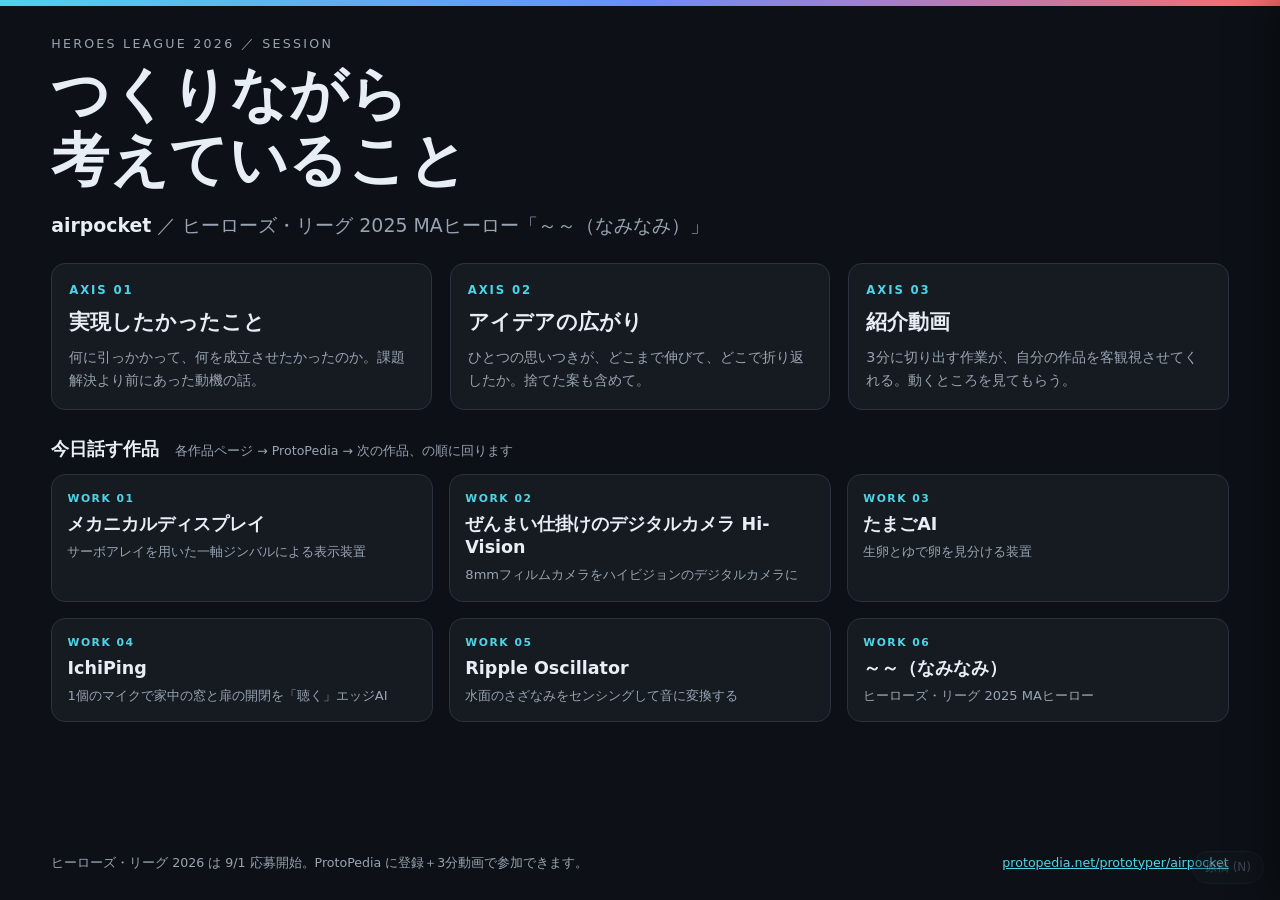
==== index.html @ e944695a "話者用の原稿パネルを追加し、オープニング原稿を表紙ページに格納" ====
<!DOCTYPE html>
<html lang="ja">
<head>
<meta charset="utf-8">
<meta name="viewport" content="width=device-width, initial-scale=1">
<title>つくりながら考えていること｜ヒーローズ・リーグ 2026 セッション</title>
<link rel="stylesheet" href="assets/style.css">
</head>
<body>
<div class="wave-top"></div>
<main class="page">

  <p class="eyebrow">Heroes League 2026 ／ Session</p>
  <h1 class="cover-title">つくりながら<br>考えていること</h1>
  <p class="cover-sub">
    <strong>airpocket</strong> ／ ヒーローズ・リーグ 2025 MAヒーロー「～～（なみなみ）」
  </p>

  <div class="axes">
    <div class="axis">
      <div class="num">AXIS 01</div>
      <h2>実現したかったこと</h2>
      <p>何に引っかかって、何を成立させたかったのか。課題解決より前にあった動機の話。</p>
    </div>
    <div class="axis">
      <div class="num">AXIS 02</div>
      <h2>アイデアの広がり</h2>
      <p>ひとつの思いつきが、どこまで伸びて、どこで折り返したか。捨てた案も含めて。</p>
    </div>
    <div class="axis">
      <div class="num">AXIS 03</div>
      <h2>紹介動画</h2>
      <p>3分に切り出す作業が、自分の作品を客観視させてくれる。動くところを見てもらう。</p>
    </div>
  </div>

  <div class="works-head">
    <h2>今日話す作品</h2>
    <span>各作品ページ → ProtoPedia → 次の作品、の順に回ります</span>
  </div>

  <nav class="works">
    <a class="work-card" href="works/mechanical-display.html">
      <div class="idx">WORK 01</div>
      <h3>メカニカルディスプレイ</h3>
      <p>サーボアレイを用いた一軸ジンバルによる表示装置</p>
    </a>
    <a class="work-card" href="works/zenmai-camera.html">
      <div class="idx">WORK 02</div>
      <h3>ぜんまい仕掛けのデジタルカメラ Hi-Vision</h3>
      <p>8mmフィルムカメラをハイビジョンのデジタルカメラに</p>
    </a>
    <a class="work-card" href="works/tamago-ai.html">
      <div class="idx">WORK 03</div>
      <h3>たまごAI</h3>
      <p>生卵とゆで卵を見分ける装置</p>
    </a>
    <a class="work-card" href="works/ichiping.html">
      <div class="idx">WORK 04</div>
      <h3>IchiPing</h3>
      <p>1個のマイクで家中の窓と扉の開閉を「聴く」エッジAI</p>
    </a>
    <a class="work-card" href="works/ripple-oscillator.html">
      <div class="idx">WORK 05</div>
      <h3>Ripple Oscillator</h3>
      <p>水面のさざなみをセンシングして音に変換する</p>
    </a>
    <a class="work-card" href="works/naminami.html">
      <div class="idx">WORK 06</div>
      <h3>～～（なみなみ）</h3>
      <p>ヒーローズ・リーグ 2025 MAヒーロー</p>
    </a>
  </nav>

  <div class="cover-foot">
    <span>ヒーローズ・リーグ 2026 は 9/1 応募開始。ProtoPedia に登録＋3分動画で参加できます。</span>
    <span><a href="https://protopedia.net/prototyper/airpocket">protopedia.net/prototyper/airpocket</a></span>
  </div>

</main>

<aside class="notes" data-open="false">
  <h2>原稿 ／ オープニング</h2>
  <p class="hint"><span class="time">目安 2分</span>　N キーまたは右下のボタンで開閉。Esc で閉じる。</p>

  <p><span class="cue">あいさつ</span><br>
  こんばんは、airpocket です。いよいよヒーローズ・リーグ開幕ということで、運営の皆様ありがとうございます。いまから約3か月間、お祭りの始まりですね。よく考えたら1年の1/4も続くお祭りってすごいですよね。いきなりつっぱしると疲れてしまうので、徐々に盛り上がっていきましょう。よろしくお願いします。</p>

  <p><span class="cue">ヒーローズ・リーグの楽しみ方</span><br>
  ヒーローズリーグはね、今からこのために何か作る時間もあるし、今年に入ってからすでに作ったものを棚卸的にエントリーして、改めてたくさんの人に見てもらうというのも、どちらの楽しみ方もできるのでね。もりもり楽しんでいきましょう。</p>

  <p><span class="cue">今日の話</span><br>
  私はモノづくりが楽しいたちなのですが、ものづくりの何が楽しいかは人によっても大きく違うので、今日は私がものづくりをしながらどんなことを考えてるのか、どんなところを楽しんでるのかについてお話しさせていただければと思います。</p>

  <p><span class="cue">つなぎ</span><br>
  今日は作品をいくつか紹介しながら、「実現したかったこと」「アイデアの広がり」「紹介動画」の3つの軸でお話しします。では1つめの作品から。</p>
</aside>

<script src="assets/notes.js"></script>
</body>
</html>
---- assets/style.css ----
/* Heroes League 2026 session pages - shared style */

:root {
  --bg:        #0d1117;
  --bg-soft:   #161b22;
  --line:      #2a323d;
  --fg:        #e8eef5;
  --fg-dim:    #98a4b3;
  --accent:    #4dd4e8;
  --accent-2:  #ff6b6b;
  --radius:    14px;
  --maxw:      1280px;
}

* { box-sizing: border-box; }

html, body {
  margin: 0;
  padding: 0;
  height: 100%;
}

body {
  background: var(--bg);
  color: var(--fg);
  font-family: "Helvetica Neue", "Hiragino Kaku Gothic ProN", "Hiragino Sans",
               "BIZ UDPGothic", "Yu Gothic", Meiryo, system-ui, sans-serif;
  line-height: 1.7;
  -webkit-font-smoothing: antialiased;
  display: flex;
  flex-direction: column;
  overflow: hidden;
}

/* 画面共有前提: 1画面に収める。収まらない環境ではスクロールを許可 */
@media (max-height: 620px), (max-width: 780px) {
  body { overflow: auto; height: auto; min-height: 100%; }
}

a { color: var(--accent); }

/* ---------- 波の装飾 ---------- */
.wave-top {
  height: 6px;
  background: linear-gradient(90deg, var(--accent) 0%, #6c8cff 50%, var(--accent-2) 100%);
  flex: 0 0 auto;
}

/* ---------- 共通レイアウト ---------- */
.page {
  flex: 1 1 auto;
  width: 100%;
  max-width: var(--maxw);
  margin: 0 auto;
  padding: clamp(18px, 3vh, 40px) clamp(20px, 4vw, 56px);
  display: flex;
  flex-direction: column;
  min-height: 0;
}

.eyebrow {
  font-size: clamp(12px, 1.4vh, 15px);
  letter-spacing: .18em;
  color: var(--fg-dim);
  text-transform: uppercase;
  margin: 0 0 .6em;
}

/* ---------- 表紙 ---------- */
.cover-title {
  font-size: clamp(34px, 6.4vh, 68px);
  line-height: 1.15;
  margin: 0 0 .25em;
  font-weight: 800;
  letter-spacing: .01em;
}
.cover-sub {
  font-size: clamp(15px, 2.1vh, 21px);
  color: var(--fg-dim);
  margin: 0 0 clamp(14px, 2.4vh, 28px);
}
.cover-sub strong { color: var(--fg); font-weight: 600; }

.axes {
  display: grid;
  grid-template-columns: repeat(3, 1fr);
  gap: clamp(10px, 1.6vw, 18px);
  margin-bottom: clamp(14px, 2.6vh, 30px);
}
.axis {
  background: var(--bg-soft);
  border: 1px solid var(--line);
  border-radius: var(--radius);
  padding: clamp(12px, 1.9vh, 20px);
}
.axis .num {
  color: var(--accent);
  font-size: clamp(11px, 1.3vh, 13px);
  letter-spacing: .16em;
  font-weight: 700;
}
.axis h2 {
  font-size: clamp(16px, 2.3vh, 22px);
  margin: .2em 0 .3em;
}
.axis p {
  margin: 0;
  font-size: clamp(12px, 1.6vh, 15px);
  color: var(--fg-dim);
  line-height: 1.6;
}

.works-head {
  display: flex;
  align-items: baseline;
  gap: 1em;
  margin-bottom: .6em;
}
.works-head h2 { font-size: clamp(15px, 2vh, 19px); margin: 0; }
.works-head span { font-size: clamp(11px, 1.4vh, 13px); color: var(--fg-dim); }

.works {
  display: grid;
  grid-template-columns: repeat(3, 1fr);
  gap: clamp(9px, 1.4vw, 16px);
  min-height: 0;
}
.work-card {
  display: block;
  background: var(--bg-soft);
  border: 1px solid var(--line);
  border-radius: var(--radius);
  padding: clamp(11px, 1.7vh, 18px);
  text-decoration: none;
  color: inherit;
  transition: border-color .15s, transform .15s;
}
.work-card:hover { border-color: var(--accent); transform: translateY(-2px); }
.work-card .idx {
  font-size: clamp(10px, 1.2vh, 12px);
  color: var(--accent);
  letter-spacing: .14em;
  font-weight: 700;
}
.work-card h3 {
  font-size: clamp(14px, 1.95vh, 18px);
  margin: .25em 0 .3em;
  line-height: 1.35;
}
.work-card p {
  margin: 0;
  font-size: clamp(11px, 1.45vh, 13.5px);
  color: var(--fg-dim);
  line-height: 1.55;
}

.cover-foot {
  margin-top: auto;
  padding-top: clamp(10px, 1.8vh, 20px);
  font-size: clamp(11px, 1.4vh, 13px);
  color: var(--fg-dim);
  display: flex;
  justify-content: space-between;
  gap: 1em;
  flex-wrap: wrap;
}

/* ---------- 作品まとめページ ---------- */
.work-head {
  display: flex;
  align-items: flex-end;
  justify-content: space-between;
  gap: 1.5em;
  border-bottom: 1px solid var(--line);
  padding-bottom: clamp(8px, 1.4vh, 16px);
  margin-bottom: clamp(12px, 2.2vh, 24px);
}
.work-head h1 {
  font-size: clamp(26px, 4.4vh, 46px);
  margin: 0;
  line-height: 1.2;
  font-weight: 800;
}
.work-head .meta {
  font-size: clamp(11px, 1.4vh, 13px);
  color: var(--fg-dim);
  text-align: right;
  white-space: nowrap;
}

.cols {
  display: grid;
  grid-template-columns: 1fr 1fr 0.9fr;
  gap: clamp(12px, 1.8vw, 26px);
  flex: 1 1 auto;
  min-height: 0;
}
@media (max-width: 980px) {
  .cols { grid-template-columns: 1fr; }
}

.col { display: flex; flex-direction: column; min-height: 0; }
.col > h2 {
  font-size: clamp(14px, 1.9vh, 18px);
  margin: 0 0 .5em;
  padding-left: .55em;
  border-left: 4px solid var(--accent);
  line-height: 1.3;
}
.col--idea > h2 { border-left-color: #6c8cff; }
.col--video > h2 { border-left-color: var(--accent-2); }

.col ul { margin: 0; padding-left: 1.15em; }
.col li {
  font-size: clamp(13px, 1.75vh, 16px);
  margin-bottom: .5em;
  line-height: 1.6;
}
.col li strong { color: var(--accent); font-weight: 600; }
.col--idea li strong { color: #8fa6ff; }

.lead {
  font-size: clamp(14px, 1.9vh, 17px);
  background: var(--bg-soft);
  border: 1px solid var(--line);
  border-radius: var(--radius);
  padding: clamp(10px, 1.5vh, 16px);
  margin: 0 0 .8em;
}

.video-frame {
  position: relative;
  width: 100%;
  aspect-ratio: 16 / 9;
  background: var(--bg-soft);
  border: 1px solid var(--line);
  border-radius: var(--radius);
  overflow: hidden;
  margin-bottom: .7em;
}
.video-frame iframe { position: absolute; inset: 0; width: 100%; height: 100%; border: 0; }
.video-frame .placeholder {
  position: absolute; inset: 0;
  display: flex; align-items: center; justify-content: center;
  color: var(--fg-dim); font-size: clamp(11px, 1.4vh, 13px); text-align: center; padding: 1em;
}

.links { display: flex; flex-direction: column; gap: .4em; margin-top: auto; }
.btn {
  display: block;
  text-align: center;
  padding: .6em 1em;
  border-radius: 10px;
  text-decoration: none;
  font-size: clamp(12px, 1.55vh, 14.5px);
  border: 1px solid var(--line);
  background: var(--bg-soft);
  color: var(--fg);
  transition: border-color .15s, background .15s;
}
.btn:hover { border-color: var(--accent); background: #1b2430; }
.btn--primary { background: var(--accent); color: #06222a; border-color: var(--accent); font-weight: 700; }
.btn--primary:hover { background: #6ee2f2; color: #06222a; }

.work-foot {
  margin-top: clamp(10px, 1.8vh, 20px);
  padding-top: clamp(8px, 1.2vh, 14px);
  border-top: 1px solid var(--line);
  display: flex;
  justify-content: space-between;
  align-items: center;
  gap: 1em;
  font-size: clamp(11px, 1.4vh, 13px);
  color: var(--fg-dim);
  flex-wrap: wrap;
}
.work-foot a { text-decoration: none; }

.todo {
  color: #f0c674;
  border: 1px dashed #6b5c33;
  background: #241f13;
  border-radius: 8px;
  padding: .1em .5em;
  font-size: .92em;
}

/* ---------- 話者用 原稿パネル（デフォルト非表示 / N キーで開閉） ---------- */
.notes-toggle {
  position: fixed;
  right: 16px;
  bottom: 16px;
  z-index: 50;
  border: 1px solid var(--line);
  background: var(--bg-soft);
  color: var(--fg-dim);
  border-radius: 999px;
  padding: .45em 1em;
  font: inherit;
  font-size: 12px;
  cursor: pointer;
  opacity: .35;
  transition: opacity .15s, border-color .15s, color .15s;
}
.notes-toggle:hover { opacity: 1; border-color: var(--accent); color: var(--fg); }

.notes {
  position: fixed;
  top: 0;
  right: 0;
  z-index: 60;
  width: min(460px, 92vw);
  height: 100%;
  background: #11161d;
  border-left: 1px solid var(--line);
  box-shadow: -18px 0 40px rgba(0,0,0,.45);
  padding: 22px 24px 28px;
  overflow-y: auto;
  transform: translateX(102%);
  transition: transform .22s ease;
}
.notes[data-open="true"] { transform: translateX(0); }

.notes h2 {
  font-size: 14px;
  letter-spacing: .14em;
  color: var(--accent);
  margin: 0 0 .2em;
}
.notes .hint {
  font-size: 11px;
  color: var(--fg-dim);
  margin: 0 0 1.2em;
  border-bottom: 1px solid var(--line);
  padding-bottom: 1em;
}
.notes p {
  font-size: 14.5px;
  line-height: 1.95;
  margin: 0 0 1.1em;
}
.notes .cue {
  display: inline-block;
  font-size: 11px;
  letter-spacing: .1em;
  color: var(--accent-2);
  border: 1px solid #4a2c2c;
  background: #221618;
  border-radius: 6px;
  padding: .1em .6em;
  margin-bottom: .5em;
}
.notes .time { color: var(--fg-dim); font-size: 12px; }

@media print {
  .notes-toggle { display: none; }
  .notes { position: static; transform: none; width: auto; height: auto; box-shadow: none; border: 0; overflow: visible; }
}
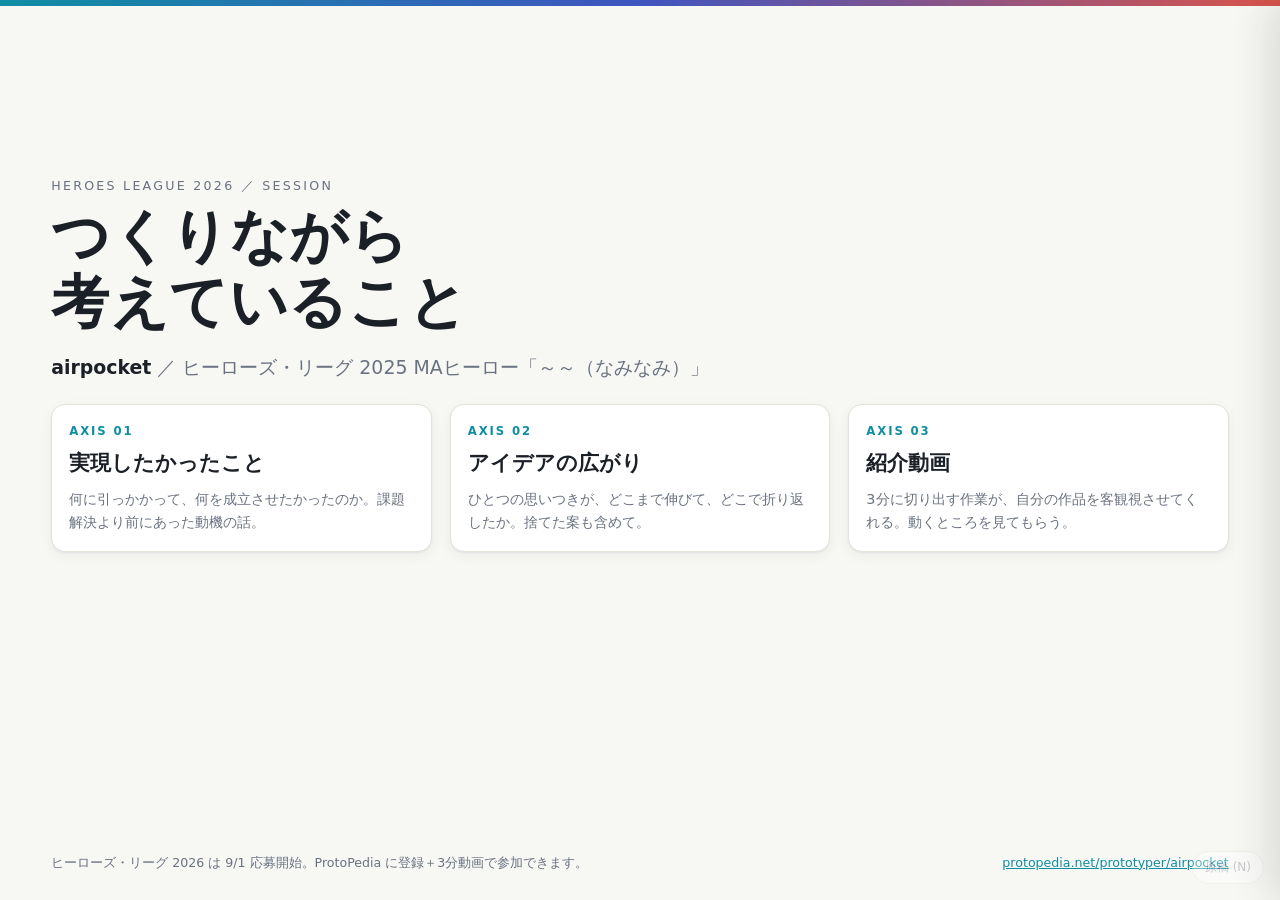
==== commit f7471856: "表紙から作品一覧を削除し、3軸を縦中央に配置" ====
--- a/index.html
+++ b/index.html
@@ -10,6 +10,7 @@
 <div class="wave-top"></div>
 <main class="page">
 
+  <div class="cover-main">
   <p class="eyebrow">Heroes League 2026 ／ Session</p>
   <h1 class="cover-title">つくりながら<br>考えていること</h1>
   <p class="cover-sub">
@@ -33,44 +34,7 @@
       <p>3分に切り出す作業が、自分の作品を客観視させてくれる。動くところを見てもらう。</p>
     </div>
   </div>
-
-  <div class="works-head">
-    <h2>今日話す作品</h2>
-    <span>各作品ページ → ProtoPedia → 次の作品、の順に回ります</span>
   </div>
-
-  <nav class="works">
-    <a class="work-card" href="works/mechanical-display.html">
-      <div class="idx">WORK 01</div>
-      <h3>メカニカルディスプレイ</h3>
-      <p>サーボアレイを用いた一軸ジンバルによる表示装置</p>
-    </a>
-    <a class="work-card" href="works/zenmai-camera.html">
-      <div class="idx">WORK 02</div>
-      <h3>ぜんまい仕掛けのデジタルカメラ Hi-Vision</h3>
-      <p>8mmフィルムカメラをハイビジョンのデジタルカメラに</p>
-    </a>
-    <a class="work-card" href="works/tamago-ai.html">
-      <div class="idx">WORK 03</div>
-      <h3>たまごAI</h3>
-      <p>生卵とゆで卵を見分ける装置</p>
-    </a>
-    <a class="work-card" href="works/ichiping.html">
-      <div class="idx">WORK 04</div>
-      <h3>IchiPing</h3>
-      <p>1個のマイクで家中の窓と扉の開閉を「聴く」エッジAI</p>
-    </a>
-    <a class="work-card" href="works/ripple-oscillator.html">
-      <div class="idx">WORK 05</div>
-      <h3>Ripple Oscillator</h3>
-      <p>水面のさざなみをセンシングして音に変換する</p>
-    </a>
-    <a class="work-card" href="works/naminami.html">
-      <div class="idx">WORK 06</div>
-      <h3>～～（なみなみ）</h3>
-      <p>ヒーローズ・リーグ 2025 MAヒーロー</p>
-    </a>
-  </nav>
 
   <div class="cover-foot">
     <span>ヒーローズ・リーグ 2026 は 9/1 応募開始。ProtoPedia に登録＋3分動画で参加できます。</span>
--- a/assets/style.css
+++ b/assets/style.css
@@ -1,13 +1,15 @@
 /* Heroes League 2026 session pages - shared style */
 
 :root {
-  --bg:        #0d1117;
-  --bg-soft:   #161b22;
-  --line:      #2a323d;
-  --fg:        #e8eef5;
-  --fg-dim:    #98a4b3;
-  --accent:    #4dd4e8;
-  --accent-2:  #ff6b6b;
+  --bg:        #f7f7f4;
+  --bg-soft:   #ffffff;
+  --line:      #e3e3dc;
+  --fg:        #1b1f26;
+  --fg-dim:    #6a7280;
+  --accent:    #0f8ea3;
+  --accent-2:  #d9544a;
+  --idea:      #3f55c0;
+  --shadow:    0 1px 2px rgba(27,31,38,.05), 0 4px 14px rgba(27,31,38,.05);
   --radius:    14px;
   --maxw:      1280px;
 }
@@ -42,7 +44,7 @@
 /* ---------- 波の装飾 ---------- */
 .wave-top {
   height: 6px;
-  background: linear-gradient(90deg, var(--accent) 0%, #6c8cff 50%, var(--accent-2) 100%);
+  background: linear-gradient(90deg, var(--accent) 0%, var(--idea) 50%, var(--accent-2) 100%);
   flex: 0 0 auto;
 }
 
@@ -91,6 +93,7 @@
   background: var(--bg-soft);
   border: 1px solid var(--line);
   border-radius: var(--radius);
+  box-shadow: var(--shadow);
   padding: clamp(12px, 1.9vh, 20px);
 }
 .axis .num {
@@ -131,11 +134,12 @@
   border: 1px solid var(--line);
   border-radius: var(--radius);
   padding: clamp(11px, 1.7vh, 18px);
+  box-shadow: var(--shadow);
   text-decoration: none;
   color: inherit;
   transition: border-color .15s, transform .15s;
 }
-.work-card:hover { border-color: var(--accent); transform: translateY(-2px); }
+.work-card:hover { border-color: var(--accent); transform: translateY(-2px); box-shadow: 0 6px 20px rgba(27,31,38,.10); }
 .work-card .idx {
   font-size: clamp(10px, 1.2vh, 12px);
   color: var(--accent);
@@ -207,7 +211,7 @@
   border-left: 4px solid var(--accent);
   line-height: 1.3;
 }
-.col--idea > h2 { border-left-color: #6c8cff; }
+.col--idea > h2 { border-left-color: var(--idea); }
 .col--video > h2 { border-left-color: var(--accent-2); }
 
 .col ul { margin: 0; padding-left: 1.15em; }
@@ -217,7 +221,7 @@
   line-height: 1.6;
 }
 .col li strong { color: var(--accent); font-weight: 600; }
-.col--idea li strong { color: #8fa6ff; }
+.col--idea li strong { color: var(--idea); }
 
 .lead {
   font-size: clamp(14px, 1.9vh, 17px);
@@ -226,6 +230,7 @@
   border-radius: var(--radius);
   padding: clamp(10px, 1.5vh, 16px);
   margin: 0 0 .8em;
+  box-shadow: var(--shadow);
 }
 
 .video-frame {
@@ -258,9 +263,9 @@
   color: var(--fg);
   transition: border-color .15s, background .15s;
 }
-.btn:hover { border-color: var(--accent); background: #1b2430; }
-.btn--primary { background: var(--accent); color: #06222a; border-color: var(--accent); font-weight: 700; }
-.btn--primary:hover { background: #6ee2f2; color: #06222a; }
+.btn:hover { border-color: var(--accent); background: #eef6f8; }
+.btn--primary { background: var(--accent); color: #ffffff; border-color: var(--accent); font-weight: 700; }
+.btn--primary:hover { background: #0b7789; color: #ffffff; }
 
 .work-foot {
   margin-top: clamp(10px, 1.8vh, 20px);
@@ -277,9 +282,9 @@
 .work-foot a { text-decoration: none; }
 
 .todo {
-  color: #f0c674;
-  border: 1px dashed #6b5c33;
-  background: #241f13;
+  color: #8a6116;
+  border: 1px dashed #d9bd7d;
+  background: #fdf5e2;
   border-radius: 8px;
   padding: .1em .5em;
   font-size: .92em;
@@ -311,9 +316,9 @@
   z-index: 60;
   width: min(460px, 92vw);
   height: 100%;
-  background: #11161d;
+  background: #ffffff;
   border-left: 1px solid var(--line);
-  box-shadow: -18px 0 40px rgba(0,0,0,.45);
+  box-shadow: -18px 0 40px rgba(27,31,38,.14);
   padding: 22px 24px 28px;
   overflow-y: auto;
   transform: translateX(102%);
@@ -344,8 +349,8 @@
   font-size: 11px;
   letter-spacing: .1em;
   color: var(--accent-2);
-  border: 1px solid #4a2c2c;
-  background: #221618;
+  border: 1px solid #f0cdc9;
+  background: #fdeeec;
   border-radius: 6px;
   padding: .1em .6em;
   margin-bottom: .5em;
@@ -356,3 +361,7 @@
   .notes-toggle { display: none; }
   .notes { position: static; transform: none; width: auto; height: auto; box-shadow: none; border: 0; overflow: visible; }
 }
+
+/* 表紙: 作品一覧を置かない構成のため、主要ブロックを縦中央に */
+.cover-main { margin: auto 0; }
+.cover-main .axes { margin-bottom: 0; }
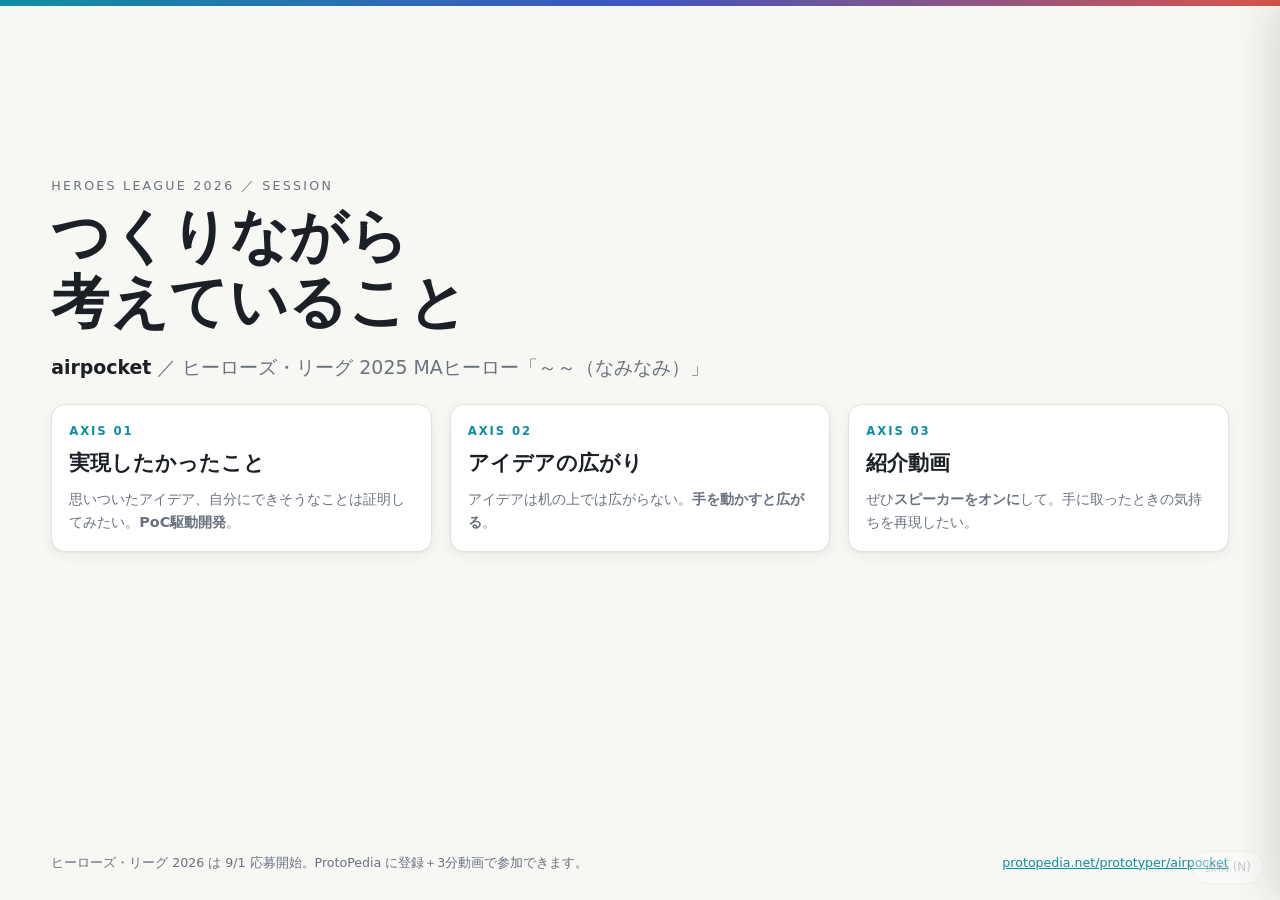
==== commit c9a76586: "3軸の趣旨（PoC駆動 / 手を動かすと広がる / 音を出して見てほしい）を各ページに反映" ====
--- a/index.html
+++ b/index.html
@@ -21,17 +21,17 @@
     <div class="axis">
       <div class="num">AXIS 01</div>
       <h2>実現したかったこと</h2>
-      <p>何に引っかかって、何を成立させたかったのか。課題解決より前にあった動機の話。</p>
+      <p>思いついたアイデア、自分にできそうなことは証明してみたい。<strong>PoC駆動開発</strong>。</p>
     </div>
     <div class="axis">
       <div class="num">AXIS 02</div>
       <h2>アイデアの広がり</h2>
-      <p>ひとつの思いつきが、どこまで伸びて、どこで折り返したか。捨てた案も含めて。</p>
+      <p>アイデアは机の上では広がらない。<strong>手を動かすと広がる</strong>。</p>
     </div>
     <div class="axis">
       <div class="num">AXIS 03</div>
       <h2>紹介動画</h2>
-      <p>3分に切り出す作業が、自分の作品を客観視させてくれる。動くところを見てもらう。</p>
+      <p>ぜひ<strong>スピーカーをオンに</strong>して。手に取ったときの気持ちを再現したい。</p>
     </div>
   </div>
   </div>
@@ -57,7 +57,15 @@
   私はモノづくりが楽しいたちなのですが、ものづくりの何が楽しいかは人によっても大きく違うので、今日は私がものづくりをしながらどんなことを考えてるのか、どんなところを楽しんでるのかについてお話しさせていただければと思います。</p>
 
   <p><span class="cue">つなぎ</span><br>
-  今日は作品をいくつか紹介しながら、「実現したかったこと」「アイデアの広がり」「紹介動画」の3つの軸でお話しします。では1つめの作品から。</p>
+  今日は作品をいくつか紹介しながら、3つの軸でお話しします。</p>
+
+  <p><span class="cue">3軸の説明</span><br>
+  ひとつめは「実現したかったこと」。思いついたアイデア、自分にできそうなことは証明してみたい。いわば PoC 駆動開発ですね。<br>
+  ふたつめは「アイデアの広がり」。アイデアって、机の上で考えていても広がらなくて、手を動かすと広がるんですよね。<br>
+  みっつめは「紹介動画」。これはぜひスピーカーをオンにして見てほしいです。手に取ったときの気持ちを、そのまま再現したいと思って作っています。</p>
+
+  <p><span class="cue">つなぎ</span><br>
+  では、1つめの作品から。</p>
 </aside>
 
 <script src="assets/notes.js"></script>
--- a/assets/style.css
+++ b/assets/style.css
@@ -365,3 +365,11 @@
 /* 表紙: 作品一覧を置かない構成のため、主要ブロックを縦中央に */
 .cover-main { margin: auto 0; }
 .cover-main .axes { margin-bottom: 0; }
+
+/* 動画カラムの「音を出して」注記 */
+.sound-note {
+  margin: 0 0 .7em;
+  font-size: clamp(11px, 1.45vh, 13.5px);
+  color: var(--accent-2);
+  font-weight: 600;
+}
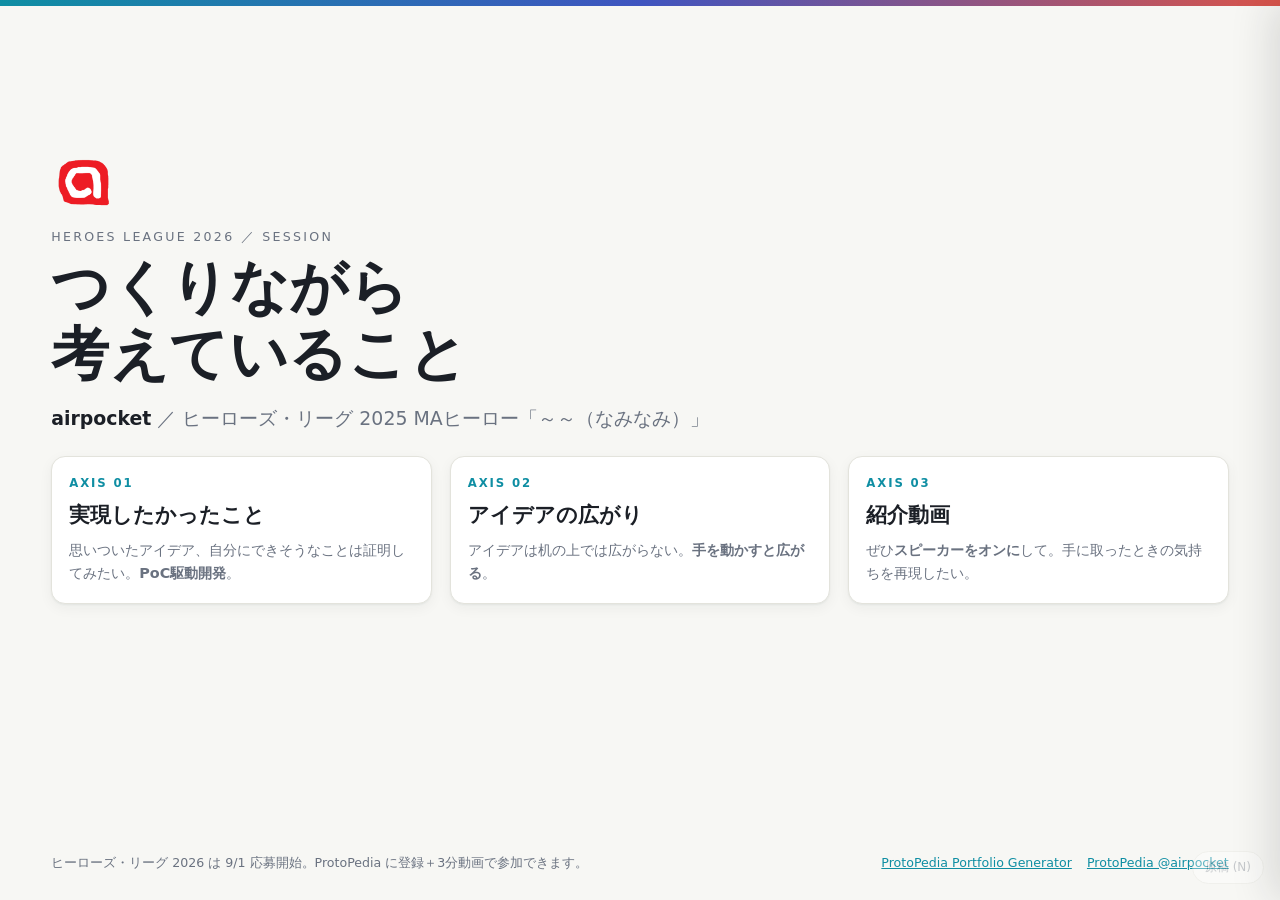
==== commit ca287901: "ロゴマークとProtoPedia Portfolio Generatorへのリンクを追加" ====
--- a/index.html
+++ b/index.html
@@ -4,6 +4,7 @@
 <meta charset="utf-8">
 <meta name="viewport" content="width=device-width, initial-scale=1">
 <title>つくりながら考えていること｜ヒーローズ・リーグ 2026 セッション</title>
+<link rel="icon" href="assets/logo.png">
 <link rel="stylesheet" href="assets/style.css">
 </head>
 <body>
@@ -11,6 +12,7 @@
 <main class="page">
 
   <div class="cover-main">
+  <img class="logo logo--cover" src="assets/logo.png" alt="airpocket">
   <p class="eyebrow">Heroes League 2026 ／ Session</p>
   <h1 class="cover-title">つくりながら<br>考えていること</h1>
   <p class="cover-sub">
@@ -38,7 +40,10 @@
 
   <div class="cover-foot">
     <span>ヒーローズ・リーグ 2026 は 9/1 応募開始。ProtoPedia に登録＋3分動画で参加できます。</span>
-    <span><a href="https://protopedia.net/prototyper/airpocket">protopedia.net/prototyper/airpocket</a></span>
+    <span class="foot-links">
+      <a href="https://airpocket-soundman.github.io/protopedia-portfolio/generator.html">ProtoPedia Portfolio Generator</a>
+      <a href="https://protopedia.net/prototyper/airpocket">ProtoPedia @airpocket</a>
+    </span>
   </div>
 
 </main>
@@ -66,6 +71,9 @@
 
   <p><span class="cue">つなぎ</span><br>
   では、1つめの作品から。</p>
+
+  <p><span class="cue">最後に紹介するもの（余裕があれば冒頭で予告）</span><br>
+  今日紹介する作品は全部 ProtoPedia に上げてあります。ちなみに、自分の ProtoPedia のページからポートフォリオを自動生成するツールも作っていて、表紙の下にリンクを貼っています。よかったら自分の作品でも試してみてください。</p>
 </aside>
 
 <script src="assets/notes.js"></script>
--- a/assets/style.css
+++ b/assets/style.css
@@ -373,3 +373,21 @@
   color: var(--accent-2);
   font-weight: 600;
 }
+
+/* ---------- ロゴ ---------- */
+.logo { display: block; }
+.logo--cover {
+  width: clamp(46px, 7.2vh, 76px);
+  height: auto;
+  margin-bottom: clamp(8px, 1.4vh, 16px);
+}
+.logo--work {
+  width: clamp(26px, 3.6vh, 38px);
+  height: auto;
+  margin-left: auto;
+  margin-bottom: .35em;
+}
+
+.foot-links { display: inline-flex; gap: 1.2em; flex-wrap: wrap; }
+
+.btn--quiet { font-size: clamp(11px, 1.35vh, 13px); color: var(--fg-dim); }
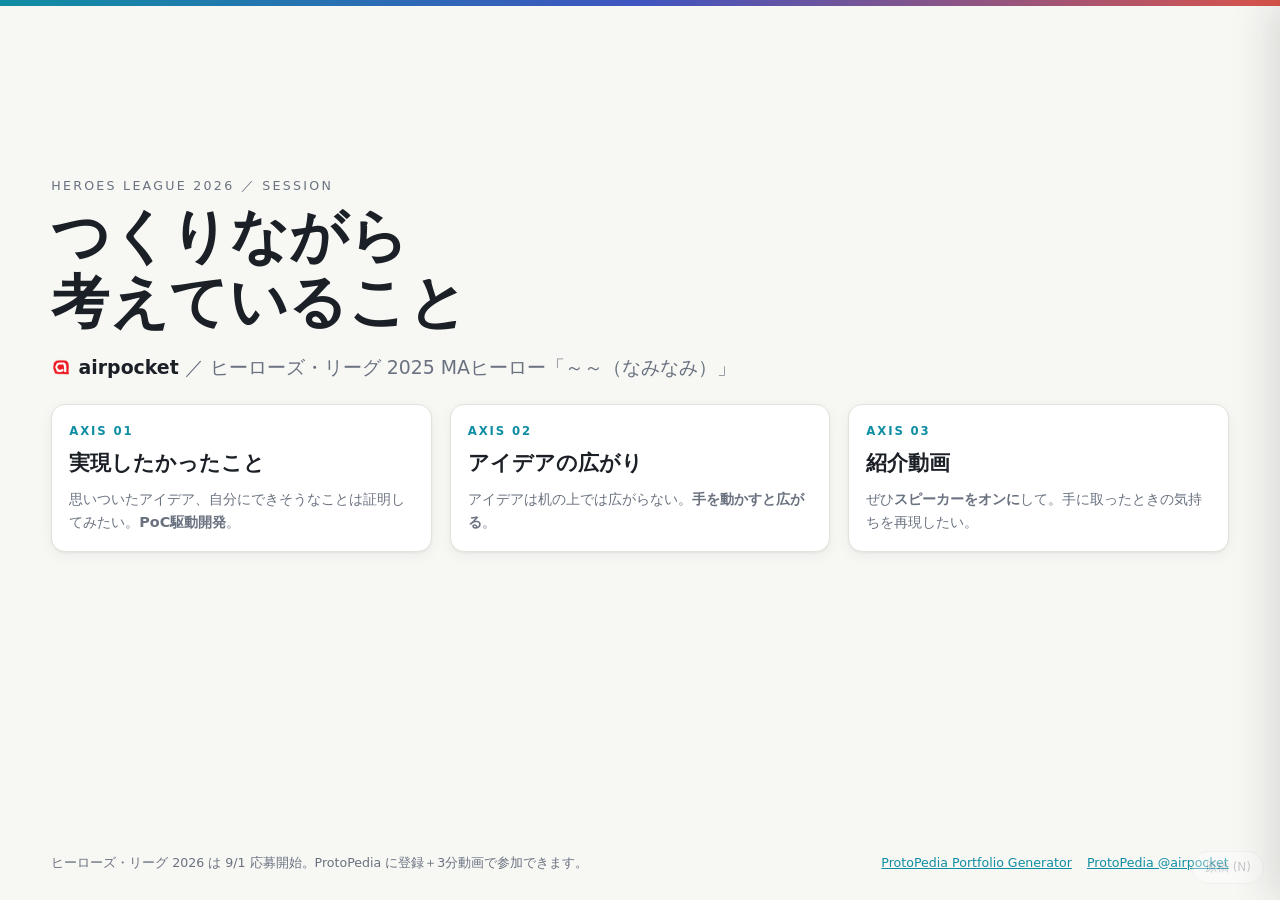
==== commit 577dc3f8: "ロゴを文字サイズのインライン表示に変更" ====
--- a/index.html
+++ b/index.html
@@ -12,11 +12,10 @@
 <main class="page">
 
   <div class="cover-main">
-  <img class="logo logo--cover" src="assets/logo.png" alt="airpocket">
   <p class="eyebrow">Heroes League 2026 ／ Session</p>
   <h1 class="cover-title">つくりながら<br>考えていること</h1>
   <p class="cover-sub">
-    <strong>airpocket</strong> ／ ヒーローズ・リーグ 2025 MAヒーロー「～～（なみなみ）」
+    <img class="logo-inline" src="assets/logo.png" alt=""><strong>airpocket</strong> ／ ヒーローズ・リーグ 2025 MAヒーロー「～～（なみなみ）」
   </p>
 
   <div class="axes">
--- a/assets/style.css
+++ b/assets/style.css
@@ -374,18 +374,14 @@
   font-weight: 600;
 }
 
-/* ---------- ロゴ ---------- */
-.logo { display: block; }
-.logo--cover {
-  width: clamp(46px, 7.2vh, 76px);
-  height: auto;
-  margin-bottom: clamp(8px, 1.4vh, 16px);
-}
-.logo--work {
-  width: clamp(26px, 3.6vh, 38px);
-  height: auto;
-  margin-left: auto;
-  margin-bottom: .35em;
+/* ---------- ロゴ（文字と同じ大きさでインライン表示） ---------- */
+.logo-inline {
+  display: inline-block;
+  width: 1.05em;
+  height: 1.05em;
+  object-fit: contain;
+  vertical-align: -0.16em;
+  margin-right: .4em;
 }
 
 .foot-links { display: inline-flex; gap: 1.2em; flex-wrap: wrap; }
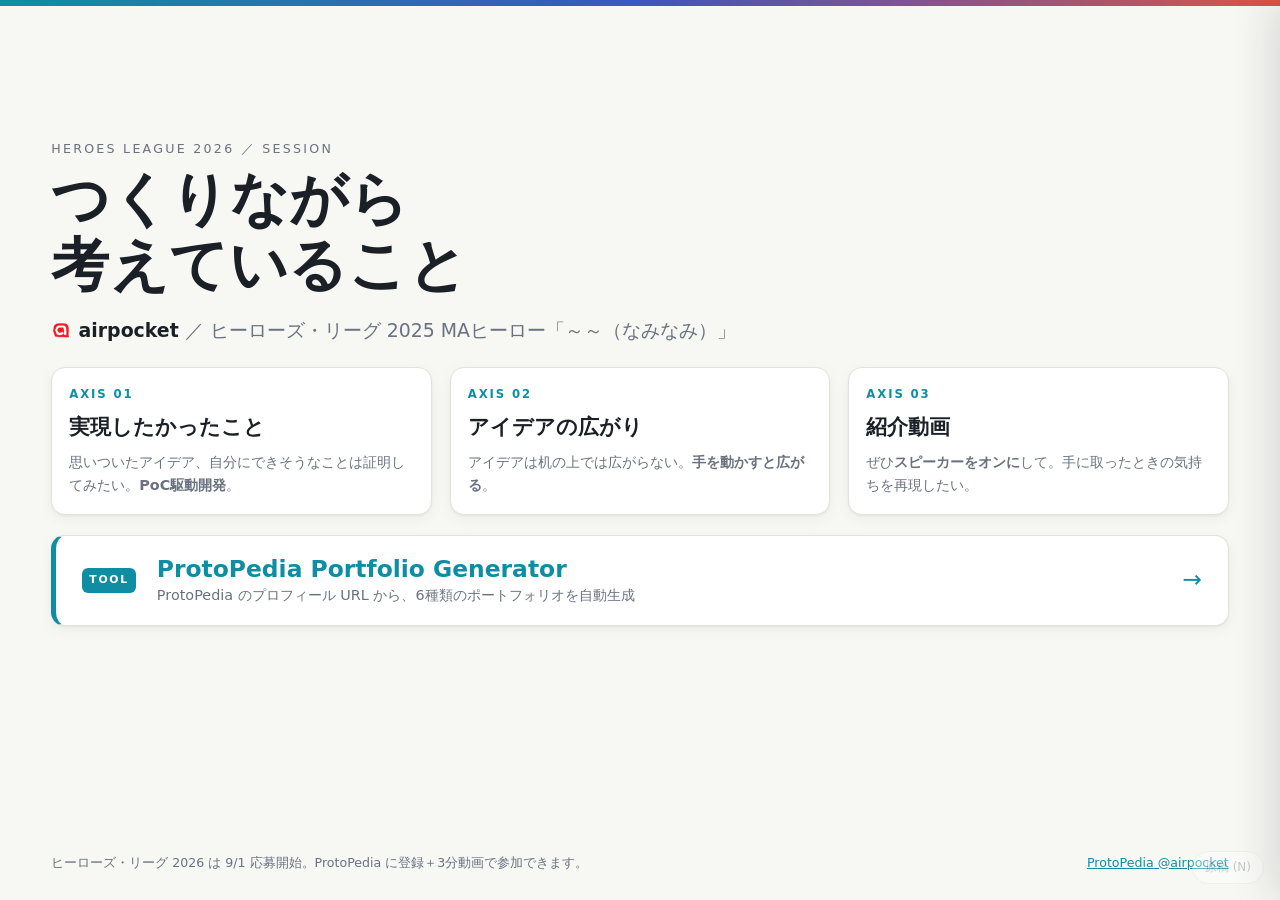
==== commit f43ad23a: "表紙: Portfolio Generatorへの導線を3軸カードの下に大きく配置" ====
--- a/index.html
+++ b/index.html
@@ -35,14 +35,20 @@
       <p>ぜひ<strong>スピーカーをオンに</strong>して。手に取ったときの気持ちを再現したい。</p>
     </div>
   </div>
+
+  <a class="promo" href="https://airpocket-soundman.github.io/protopedia-portfolio/generator.html">
+    <span class="promo-label">TOOL</span>
+    <span class="promo-body">
+      <span class="promo-title">ProtoPedia Portfolio Generator</span>
+      <span class="promo-desc">ProtoPedia のプロフィール URL から、6種類のポートフォリオを自動生成</span>
+    </span>
+    <span class="promo-arrow">→</span>
+  </a>
   </div>
 
   <div class="cover-foot">
     <span>ヒーローズ・リーグ 2026 は 9/1 応募開始。ProtoPedia に登録＋3分動画で参加できます。</span>
-    <span class="foot-links">
-      <a href="https://airpocket-soundman.github.io/protopedia-portfolio/generator.html">ProtoPedia Portfolio Generator</a>
-      <a href="https://protopedia.net/prototyper/airpocket">ProtoPedia @airpocket</a>
-    </span>
+    <span><a href="https://protopedia.net/prototyper/airpocket">ProtoPedia @airpocket</a></span>
   </div>
 
 </main>
--- a/assets/style.css
+++ b/assets/style.css
@@ -364,7 +364,7 @@
 
 /* 表紙: 作品一覧を置かない構成のため、主要ブロックを縦中央に */
 .cover-main { margin: auto 0; }
-.cover-main .axes { margin-bottom: 0; }
+.cover-main .axes { margin-bottom: clamp(12px, 2.2vh, 24px); }
 
 /* 動画カラムの「音を出して」注記 */
 .sound-note {
@@ -387,3 +387,51 @@
 .foot-links { display: inline-flex; gap: 1.2em; flex-wrap: wrap; }
 
 .btn--quiet { font-size: clamp(11px, 1.35vh, 13px); color: var(--fg-dim); }
+
+/* ---------- 表紙: 3軸カードの下のツール導線 ---------- */
+.promo {
+  display: flex;
+  align-items: center;
+  gap: clamp(12px, 1.6vw, 22px);
+  background: var(--bg-soft);
+  border: 1px solid var(--line);
+  border-left: 5px solid var(--accent);
+  border-radius: var(--radius);
+  box-shadow: var(--shadow);
+  padding: clamp(13px, 2vh, 22px) clamp(16px, 2vw, 26px);
+  text-decoration: none;
+  color: inherit;
+  transition: border-color .15s, transform .15s, box-shadow .15s;
+}
+.promo:hover {
+  border-color: var(--accent);
+  transform: translateY(-2px);
+  box-shadow: 0 6px 20px rgba(27,31,38,.10);
+}
+.promo-label {
+  flex: 0 0 auto;
+  font-size: clamp(10px, 1.2vh, 12px);
+  letter-spacing: .16em;
+  font-weight: 700;
+  color: #ffffff;
+  background: var(--accent);
+  border-radius: 6px;
+  padding: .3em .7em;
+}
+.promo-body { display: flex; flex-direction: column; min-width: 0; }
+.promo-title {
+  font-size: clamp(17px, 2.6vh, 25px);
+  font-weight: 700;
+  line-height: 1.3;
+  color: var(--accent);
+}
+.promo-desc {
+  font-size: clamp(12px, 1.6vh, 15px);
+  color: var(--fg-dim);
+  line-height: 1.55;
+}
+.promo-arrow {
+  margin-left: auto;
+  font-size: clamp(18px, 2.6vh, 26px);
+  color: var(--accent);
+}
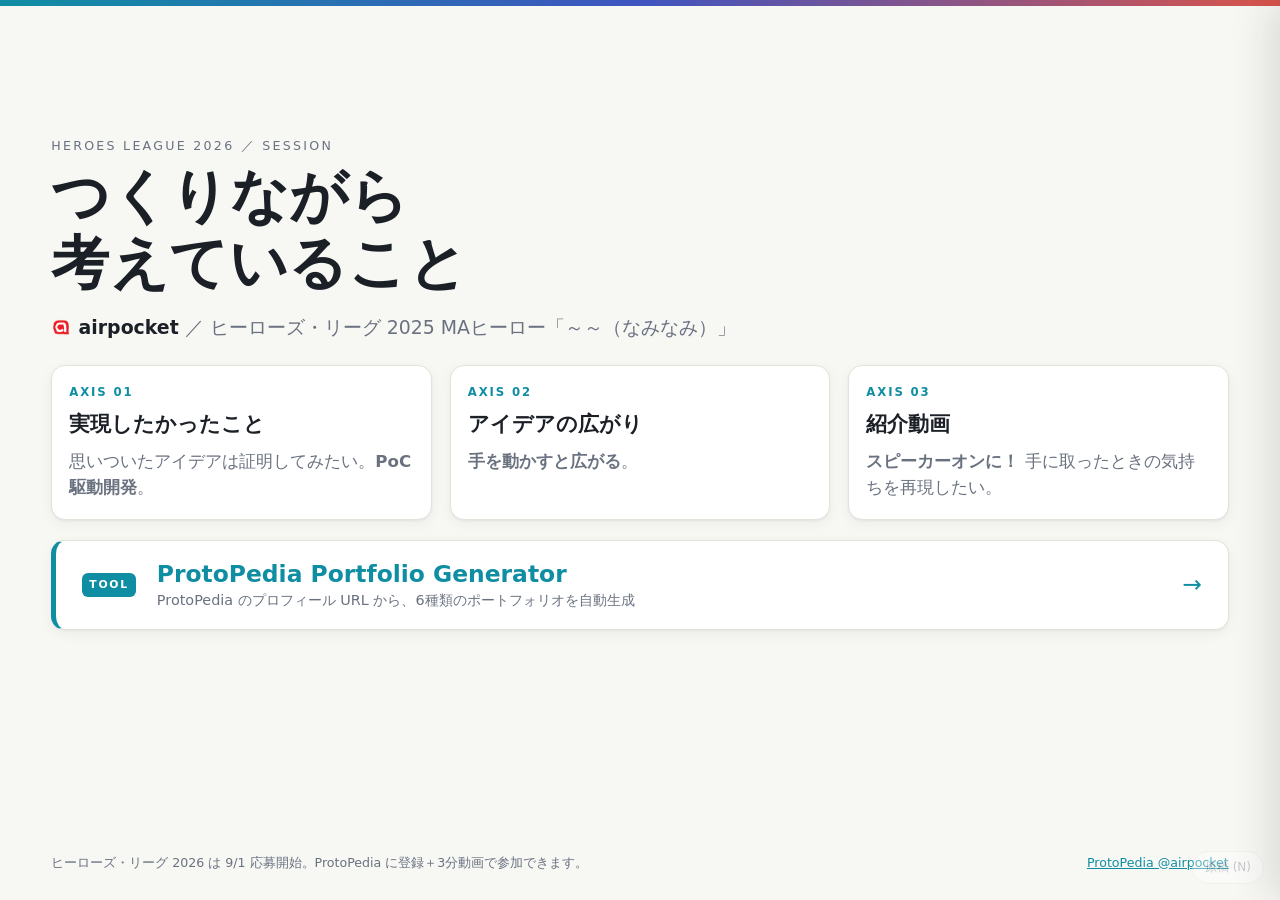
==== commit c4f968c0: "3軸カードの文言を短く修正" ====
--- a/index.html
+++ b/index.html
@@ -22,17 +22,17 @@
     <div class="axis">
       <div class="num">AXIS 01</div>
       <h2>実現したかったこと</h2>
-      <p>思いついたアイデア、自分にできそうなことは証明してみたい。<strong>PoC駆動開発</strong>。</p>
+      <p>思いついたアイデアは証明してみたい。<strong>PoC駆動開発</strong>。</p>
     </div>
     <div class="axis">
       <div class="num">AXIS 02</div>
       <h2>アイデアの広がり</h2>
-      <p>アイデアは机の上では広がらない。<strong>手を動かすと広がる</strong>。</p>
+      <p><strong>手を動かすと広がる</strong>。</p>
     </div>
     <div class="axis">
       <div class="num">AXIS 03</div>
       <h2>紹介動画</h2>
-      <p>ぜひ<strong>スピーカーをオンに</strong>して。手に取ったときの気持ちを再現したい。</p>
+      <p><strong>スピーカーオンに！</strong> 手に取ったときの気持ちを再現したい。</p>
     </div>
   </div>
 
--- a/assets/style.css
+++ b/assets/style.css
@@ -108,7 +108,7 @@
 }
 .axis p {
   margin: 0;
-  font-size: clamp(12px, 1.6vh, 15px);
+  font-size: clamp(13px, 1.85vh, 17px);
   color: var(--fg-dim);
   line-height: 1.6;
 }
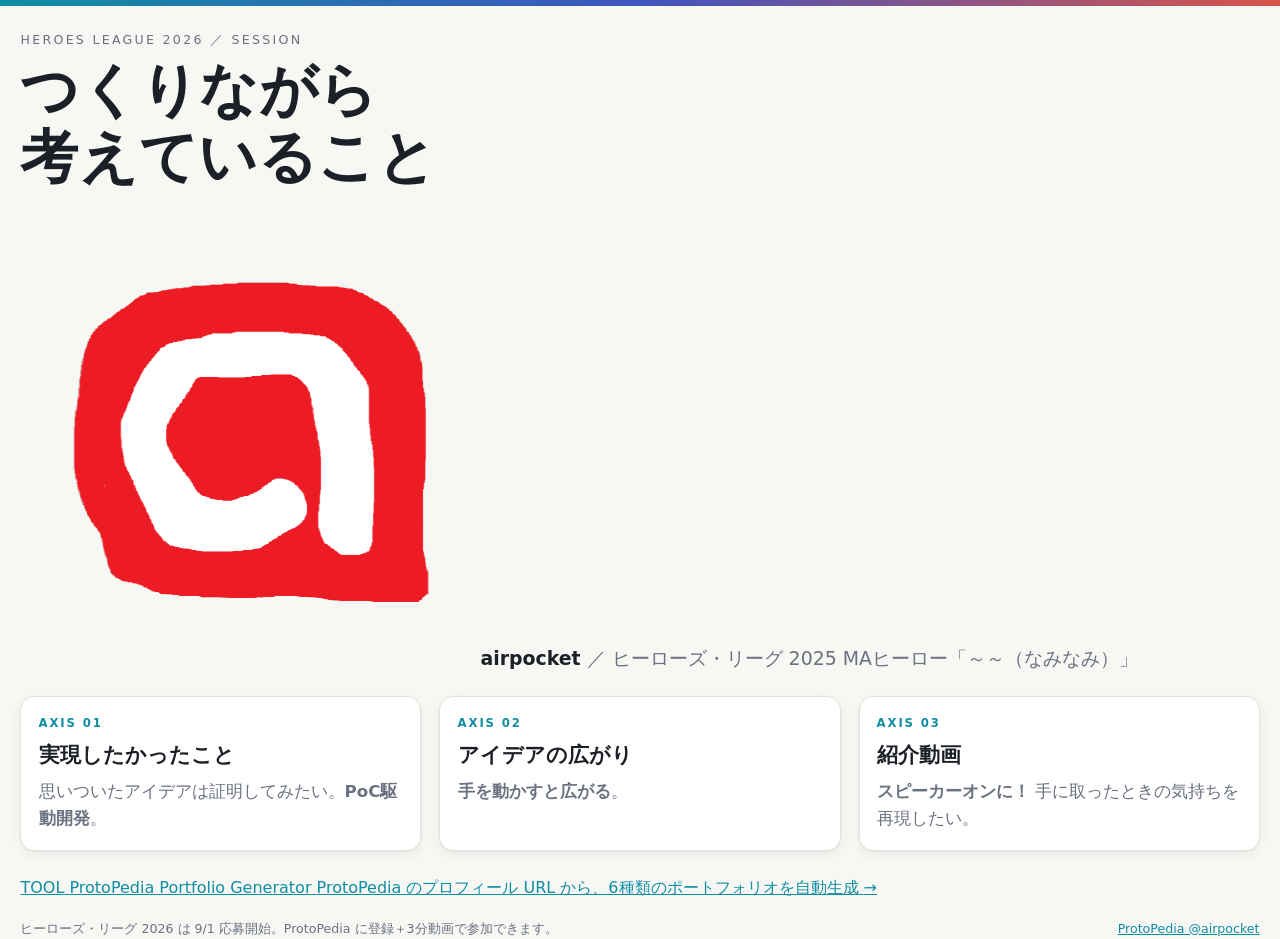
==== commit 9058bdf6: "原稿を独立ページ(script.html)に分離し、各ページの原稿パネルを撤去" ====
--- a/index.html
+++ b/index.html
@@ -53,34 +53,6 @@
 
 </main>
 
-<aside class="notes" data-open="false">
-  <h2>原稿 ／ オープニング</h2>
-  <p class="hint"><span class="time">目安 2分</span>　N キーまたは右下のボタンで開閉。Esc で閉じる。</p>
 
-  <p><span class="cue">あいさつ</span><br>
-  こんばんは、airpocket です。いよいよヒーローズ・リーグ開幕ということで、運営の皆様ありがとうございます。いまから約3か月間、お祭りの始まりですね。よく考えたら1年の1/4も続くお祭りってすごいですよね。いきなりつっぱしると疲れてしまうので、徐々に盛り上がっていきましょう。よろしくお願いします。</p>
-
-  <p><span class="cue">ヒーローズ・リーグの楽しみ方</span><br>
-  ヒーローズリーグはね、今からこのために何か作る時間もあるし、今年に入ってからすでに作ったものを棚卸的にエントリーして、改めてたくさんの人に見てもらうというのも、どちらの楽しみ方もできるのでね。もりもり楽しんでいきましょう。</p>
-
-  <p><span class="cue">今日の話</span><br>
-  私はモノづくりが楽しいたちなのですが、ものづくりの何が楽しいかは人によっても大きく違うので、今日は私がものづくりをしながらどんなことを考えてるのか、どんなところを楽しんでるのかについてお話しさせていただければと思います。</p>
-
-  <p><span class="cue">つなぎ</span><br>
-  今日は作品をいくつか紹介しながら、3つの軸でお話しします。</p>
-
-  <p><span class="cue">3軸の説明</span><br>
-  ひとつめは「実現したかったこと」。思いついたアイデア、自分にできそうなことは証明してみたい。いわば PoC 駆動開発ですね。<br>
-  ふたつめは「アイデアの広がり」。アイデアって、机の上で考えていても広がらなくて、手を動かすと広がるんですよね。<br>
-  みっつめは「紹介動画」。これはぜひスピーカーをオンにして見てほしいです。手に取ったときの気持ちを、そのまま再現したいと思って作っています。</p>
-
-  <p><span class="cue">つなぎ</span><br>
-  では、1つめの作品から。</p>
-
-  <p><span class="cue">最後に紹介するもの（余裕があれば冒頭で予告）</span><br>
-  今日紹介する作品は全部 ProtoPedia に上げてあります。ちなみに、自分の ProtoPedia のページからポートフォリオを自動生成するツールも作っていて、表紙の下にリンクを貼っています。よかったら自分の作品でも試してみてください。</p>
-</aside>
-
-<script src="assets/notes.js"></script>
 </body>
 </html>
--- a/assets/style.css
+++ b/assets/style.css
@@ -11,7 +11,7 @@
   --idea:      #3f55c0;
   --shadow:    0 1px 2px rgba(27,31,38,.05), 0 4px 14px rgba(27,31,38,.05);
   --radius:    14px;
-  --maxw:      1280px;
+  --maxw:      100%;
 }
 
 * { box-sizing: border-box; }
@@ -54,7 +54,7 @@
   width: 100%;
   max-width: var(--maxw);
   margin: 0 auto;
-  padding: clamp(18px, 3vh, 40px) clamp(20px, 4vw, 56px);
+  padding: clamp(16px, 2.6vh, 32px) clamp(14px, 1.6vw, 26px);
   display: flex;
   flex-direction: column;
   min-height: 0;
@@ -194,32 +194,57 @@
 
 .cols {
   display: grid;
-  grid-template-columns: 1fr 1fr 0.9fr;
-  gap: clamp(12px, 1.8vw, 26px);
+  grid-template-columns: repeat(3, 1fr);
+  gap: clamp(12px, 1.6vw, 24px);
   flex: 1 1 auto;
   min-height: 0;
+  align-items: stretch;  /* 3枚のカードの高さを揃える */
+  align-content: center; /* 画面の高さ中央に配置 */
+  width: 80%;
+  margin: 0 auto;
 }
 @media (max-width: 980px) {
   .cols { grid-template-columns: 1fr; }
 }
 
-.col { display: flex; flex-direction: column; min-height: 0; }
+.col {
+  display: flex;
+  flex-direction: column;
+  min-height: 0;
+  background: var(--bg-soft);
+  border: 1px solid var(--line);
+  border-top: 5px solid var(--accent);
+  border-radius: var(--radius);
+  box-shadow: var(--shadow);
+  padding: clamp(14px, 2.2vh, 24px) clamp(15px, 1.6vw, 26px);
+}
+.col--idea { border-top-color: var(--idea); }
+.col--video { border-top-color: var(--accent-2); }
 .col > h2 {
-  font-size: clamp(14px, 1.9vh, 18px);
-  margin: 0 0 .5em;
-  padding-left: .55em;
-  border-left: 4px solid var(--accent);
+  font-size: clamp(15px, 2.1vh, 21px);
+  margin: 0 0 clamp(9px, 1.5vh, 16px);
+  padding-bottom: .5em;
+  border-bottom: 1px solid var(--line);
   line-height: 1.3;
 }
 .col--idea > h2 { border-left-color: var(--idea); }
 .col--video > h2 { border-left-color: var(--accent-2); }
 
-.col ul { margin: 0; padding-left: 1.15em; }
+.col ul {
+  margin: 0;
+  padding-left: 1.1em;
+  display: flex;
+  flex-direction: column;
+  gap: clamp(8px, 1.5vh, 16px);
+}
 .col li {
-  font-size: clamp(13px, 1.75vh, 16px);
-  margin-bottom: .5em;
-  line-height: 1.6;
-}
+  font-size: clamp(14px, 2.1vh, 22px);
+  margin: 0;
+  line-height: 1.55;
+}
+.col li::marker { color: var(--accent); }
+.col--idea li::marker { color: var(--idea); }
+.col--video li::marker { color: var(--accent-2); }
 .col li strong { color: var(--accent); font-weight: 600; }
 .col--idea li strong { color: var(--idea); }
 
@@ -231,23 +256,6 @@
   padding: clamp(10px, 1.5vh, 16px);
   margin: 0 0 .8em;
   box-shadow: var(--shadow);
-}
-
-.video-frame {
-  position: relative;
-  width: 100%;
-  aspect-ratio: 16 / 9;
-  background: var(--bg-soft);
-  border: 1px solid var(--line);
-  border-radius: var(--radius);
-  overflow: hidden;
-  margin-bottom: .7em;
-}
-.video-frame iframe { position: absolute; inset: 0; width: 100%; height: 100%; border: 0; }
-.video-frame .placeholder {
-  position: absolute; inset: 0;
-  display: flex; align-items: center; justify-content: center;
-  color: var(--fg-dim); font-size: clamp(11px, 1.4vh, 13px); text-align: center; padding: 1em;
 }
 
 .links { display: flex; flex-direction: column; gap: .4em; margin-top: auto; }
@@ -290,148 +298,40 @@
   font-size: .92em;
 }
 
-/* ---------- 話者用 原稿パネル（デフォルト非表示 / N キーで開閉） ---------- */
-.notes-toggle {
-  position: fixed;
-  right: 16px;
-  bottom: 16px;
-  z-index: 50;
-  border: 1px solid var(--line);
-  background: var(--bg-soft);
-  color: var(--fg-dim);
-  border-radius: 999px;
-  padding: .45em 1em;
-  font: inherit;
-  font-size: 12px;
-  cursor: pointer;
-  opacity: .35;
-  transition: opacity .15s, border-color .15s, color .15s;
-}
-.notes-toggle:hover { opacity: 1; border-color: var(--accent); color: var(--fg); }
-
-.notes {
-  position: fixed;
-  top: 0;
-  right: 0;
-  z-index: 60;
-  width: min(460px, 92vw);
-  height: 100%;
-  background: #ffffff;
-  border-left: 1px solid var(--line);
-  box-shadow: -18px 0 40px rgba(27,31,38,.14);
-  padding: 22px 24px 28px;
-  overflow-y: auto;
-  transform: translateX(102%);
-  transition: transform .22s ease;
-}
-.notes[data-open="true"] { transform: translateX(0); }
-
-.notes h2 {
-  font-size: 14px;
-  letter-spacing: .14em;
-  color: var(--accent);
+/* ---------- 原稿ページ ---------- */
+body.doc { display: block; overflow: auto; height: auto; }
+
+.doc-page {
+  max-width: 46em;
+  margin: 0 auto;
+  padding: clamp(28px, 5vh, 64px) clamp(20px, 5vw, 40px) clamp(60px, 12vh, 140px);
+}
+
+.doc-head {
+  border-bottom: 1px solid var(--line);
+  padding-bottom: clamp(14px, 2.4vh, 26px);
+  margin-bottom: clamp(20px, 3.4vh, 40px);
+}
+.doc-head h1 {
+  font-size: clamp(26px, 4.2vh, 40px);
+  font-weight: 800;
+  line-height: 1.25;
   margin: 0 0 .2em;
 }
-.notes .hint {
-  font-size: 11px;
-  color: var(--fg-dim);
-  margin: 0 0 1.2em;
-  border-bottom: 1px solid var(--line);
-  padding-bottom: 1em;
-}
-.notes p {
-  font-size: 14.5px;
-  line-height: 1.95;
-  margin: 0 0 1.1em;
-}
-.notes .cue {
-  display: inline-block;
-  font-size: 11px;
-  letter-spacing: .1em;
-  color: var(--accent-2);
-  border: 1px solid #f0cdc9;
-  background: #fdeeec;
-  border-radius: 6px;
-  padding: .1em .6em;
-  margin-bottom: .5em;
-}
-.notes .time { color: var(--fg-dim); font-size: 12px; }
-
-@media print {
-  .notes-toggle { display: none; }
-  .notes { position: static; transform: none; width: auto; height: auto; box-shadow: none; border: 0; overflow: visible; }
-}
-
-/* 表紙: 作品一覧を置かない構成のため、主要ブロックを縦中央に */
-.cover-main { margin: auto 0; }
-.cover-main .axes { margin-bottom: clamp(12px, 2.2vh, 24px); }
-
-/* 動画カラムの「音を出して」注記 */
-.sound-note {
-  margin: 0 0 .7em;
-  font-size: clamp(11px, 1.45vh, 13.5px);
-  color: var(--accent-2);
-  font-weight: 600;
-}
-
-/* ---------- ロゴ（文字と同じ大きさでインライン表示） ---------- */
-.logo-inline {
-  display: inline-block;
-  width: 1.05em;
-  height: 1.05em;
-  object-fit: contain;
-  vertical-align: -0.16em;
-  margin-right: .4em;
-}
-
-.foot-links { display: inline-flex; gap: 1.2em; flex-wrap: wrap; }
-
-.btn--quiet { font-size: clamp(11px, 1.35vh, 13px); color: var(--fg-dim); }
-
-/* ---------- 表紙: 3軸カードの下のツール導線 ---------- */
-.promo {
-  display: flex;
-  align-items: center;
-  gap: clamp(12px, 1.6vw, 22px);
-  background: var(--bg-soft);
-  border: 1px solid var(--line);
-  border-left: 5px solid var(--accent);
-  border-radius: var(--radius);
-  box-shadow: var(--shadow);
-  padding: clamp(13px, 2vh, 22px) clamp(16px, 2vw, 26px);
-  text-decoration: none;
-  color: inherit;
-  transition: border-color .15s, transform .15s, box-shadow .15s;
-}
-.promo:hover {
-  border-color: var(--accent);
-  transform: translateY(-2px);
-  box-shadow: 0 6px 20px rgba(27,31,38,.10);
-}
-.promo-label {
-  flex: 0 0 auto;
-  font-size: clamp(10px, 1.2vh, 12px);
-  letter-spacing: .16em;
+.doc-sub { margin: 0; color: var(--fg-dim); font-size: 15px; }
+
+.doc-page h2 {
+  font-size: clamp(19px, 2.8vh, 26px);
   font-weight: 700;
-  color: #ffffff;
-  background: var(--accent);
-  border-radius: 6px;
-  padding: .3em .7em;
-}
-.promo-body { display: flex; flex-direction: column; min-width: 0; }
-.promo-title {
-  font-size: clamp(17px, 2.6vh, 25px);
-  font-weight: 700;
-  line-height: 1.3;
-  color: var(--accent);
-}
-.promo-desc {
-  font-size: clamp(12px, 1.6vh, 15px);
-  color: var(--fg-dim);
-  line-height: 1.55;
-}
-.promo-arrow {
-  margin-left: auto;
-  font-size: clamp(18px, 2.6vh, 26px);
-  color: var(--accent);
-}
+  line-height: 1.35;
+  margin: clamp(38px, 6vh, 68px) 0 clamp(16px, 2.4vh, 26px);
+  padding-left: .6em;
+  border-left: 6px solid var(--accent);
+}
+.doc-page h2:first-of-type { margin-top: clamp(8px, 1.4vh, 16px); }
+
+.doc-page p {
+  font-size: clamp(15px, 1.15em, 18px);
+  line-height: 2.05;
+  margin: 0 0 1.9em;
+}
